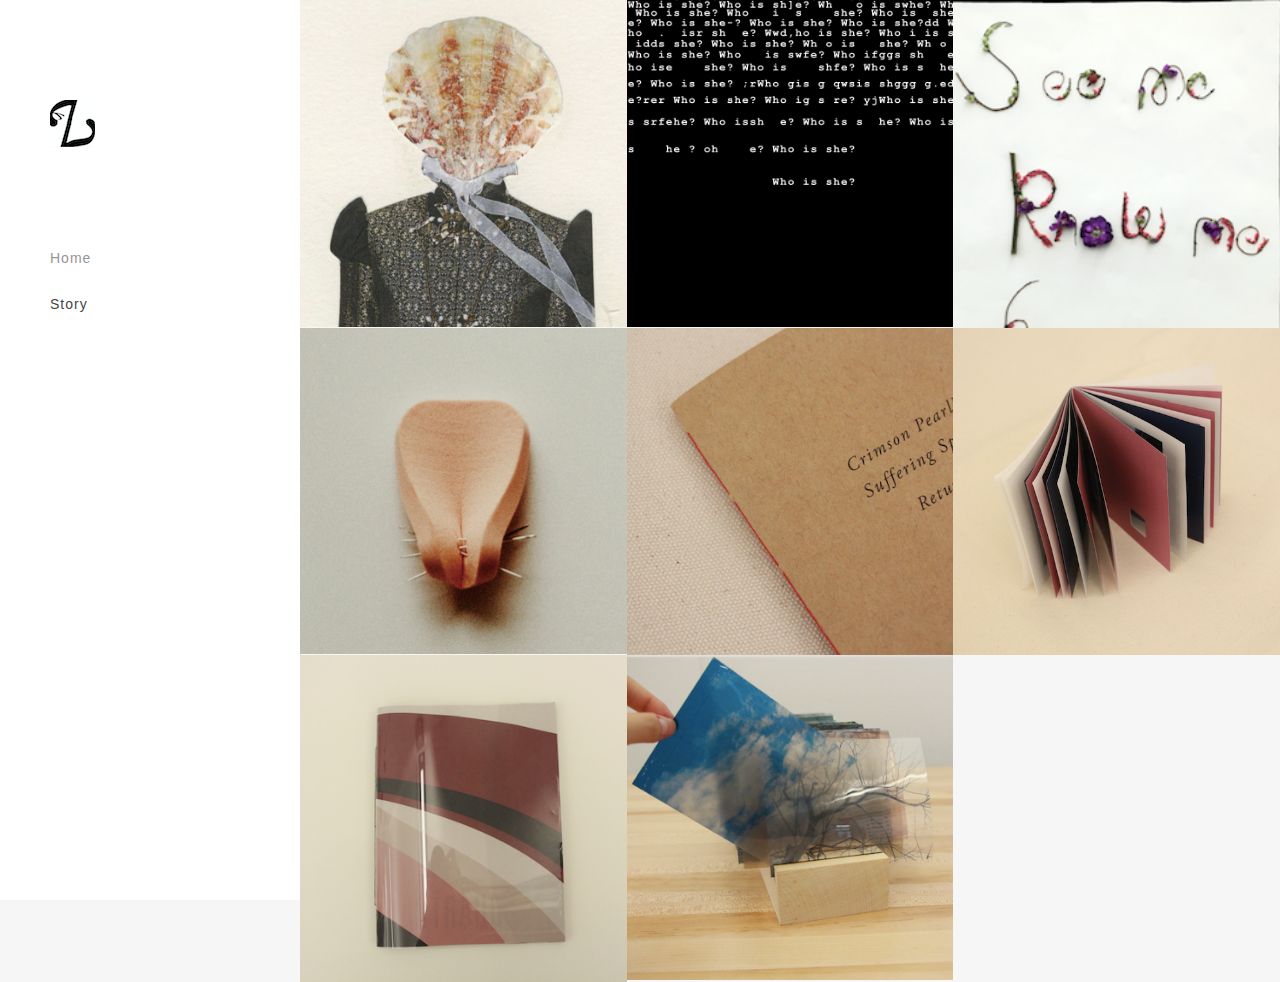
==== index.html @ 4b6e1e9e "portfolio" ====
<!DOCTYPE html>
<html lang="en">
<head>
	<title>YYland</title>
	<meta charset="utf-8">
	<meta name="author" content="pixelhint.com">

	
	<link rel="stylesheet" type="text/css" href="css/reset.css">
	<link rel="stylesheet" type="text/css" href="css/main.css">
    <script type="text/javascript" src="js/jquery.js"></script>
    <script type="text/javascript" src="js/main.js"></script>
</head>
<body>

	<header>
		<div class="logo">
			<a href="index.html"><img src="img/logo1.png" title="YYland" alt="YYland"/></a>
		</div>

		<div id="menu_icon"></div>
		<nav>
			<ul>
				<li><a href="index.html" class="selected">Home</a></li>


				<li><a href="contact.html">Story</a></li>
			</ul>
		</nav>



			</div>
		</div >
	</header>

	<section class="main clearfix">
		<div class="work">
			<a href="inner.html">
				<img src="img/f1.png" class="media" alt=""/>
				<div class="caption">
					<div class="work_title">
						<h1>Freak</h1>
					</div>
				</div>
			</a>
		</div>

		<div class="work">
			<a href="inner 6.html">
				<img src="img/w1.jpg" class="media" alt=""/>
				<div class="caption">
					<div class="work_title">
						<h1>Who is she?</h1>
					</div>
				</div>
			</a>
		</div>

		<div class="work">
			<a href="inner 2.html">
				<img src="img/s1.png" class="media" alt=""/>
				<div class="caption">
					<div class="work_title">
						<h1>See me, know me, forget me.</h1>
					</div>
				</div>
			</a>
		</div>

		<div class="work">
			<a href="inner 9.html">
				<img src="img/FGM1.png" class="media" alt=""/>
				<div class="caption">
					<div class="work_title">
						<h1>END FGM</h1>
					</div>
				</div>
			</a>
		</div>

		<div class="work">
			<a href="inner 7.html">
				<img src="r1.png" class="media" alt=""/>
				<div class="caption">
					<div class="work_title">
						<h1>Crimson Pearl's booklet</h1>
					</div>
				</div>
			</a>
		</div>

		<div class="work">
			<a href="inner 8.html">
				<img src="a1.png" class="media" alt=""/>
				<div class="caption">
					<div class="work_title">
						<h1>Androgyny book</h1>
					</div>
				</div>
			</a>
		</div>

		<div class="work">
			<a href="inner 10.html">
				<img src="501.png" class="media" alt=""/>
				<div class="caption">
					<div class="work_title">
						<h1>50</h1>
					</div>
				</div>
			</a>
		</div>

		<div class="work">
			<a href="inner 11.html">
				<img src="A-B1.png" class="media" alt=""/>
				<div class="caption">
					<div class="work_title">
						<h1>From A-B</h1>
					</div>
				</div>
			</a>
		</div>

		<div class="work">
			<a href="inner.html">
				<img src="img/work1.jpg" class="media" alt=""/>
				<div class="caption">
					<div class="work_title">
						<h1>.......</h1>
					</div>
				</div>
			</a>
		</div>
	</section>

</body>
</html>
---- css/main.css ----
/*




/*  Fonts  */
@font-face {
    font-family: 'raleway-regular';
    src: url('../fonts/raleway-regular.eot');
    src: url('../fonts/raleway-regular.eot?#iefix') format('embedded-opentype'),
         url('../fonts/raleway-regular.woff') format('woff'),
         url('../fonts/raleway-regular.ttf') format('truetype'),
         url('../fonts/raleway-regular.svg#ralewayregular') format('svg');
    font-weight: normal;
    font-style: normal;

}


@font-face {
    font-family: 'raleway-bold';
    src: url('../fonts/raleway-bold.eot');
    src: url('../fonts/raleway-bold.eot?#iefix') format('embedded-opentype'),
         url('../fonts/raleway-bold.woff') format('woff'),
         url('../fonts/raleway-bold.ttf') format('truetype'),
         url('../fonts/raleway-bold.svg#ralewaybold') format('svg');
    font-weight: normal;
    font-style: normal;

}


@font-face {
    font-family: 'raleway-semibold';
    src: url('../fonts/raleway-semibold.eot');
    src: url('../fonts/raleway-semibold.eot?#iefix') format('embedded-opentype'),
         url('../fonts/raleway-semibold.woff') format('woff'),
         url('../fonts/raleway-semibold.ttf') format('truetype'),
         url('../fonts/raleway-semibold.svg#ralewaysemibold') format('svg');
    font-weight: normal;
    font-style: normal;

}



/*  General CSS*/
body{
    background: #fff;
}

.wrapper{
    width: auto;
    margin: 290px;
    margin-top: 5px;
    margin-right: 270px;
}

header ul.social li a,
.main .work a .caption,
header nav ul li a{
    transition:all .1s linear;
    -webkit-transition:all .1s linear;
    -moz-transition:all .1s linear;
    -o-transition:all .1s linear;
}

h1, h2, h3, h4, h5 ,h6{
    color: #4b4848;
    font-family: "raleway-regular", arial;
    letter-spacing: 1px;
}

h1              { font-size: 2em; margin: .67em 0 }
h2              { font-size: 1.5em; margin: .75em 0 }
h3              { font-size: 1.17em; margin: .83em 0 }
h5              { font-size: .83em; margin: 1.5em 0 }
h6              { font-size: .75em; margin: 1.67em 0 }
h1, h2, h3, h4,
h5, h6          { font-weight: bolder }

.clearfix:before,
.clearfix:after {
    content: " ";
    display: table;
}
.clearfix:after {
    clear: both;
}

.clearfix {
    *zoom: 1;
}







/*  Header  */
@media (min-width:1099px){
    header{
        display: block;
        position: fixed;
        top: 0;
        left: 0;
        width: 250px;
        min-height: 100%;
        padding: 0 0 0 50px;
        background: #ffffff;
        float: left;
        overflow: hidden;
        z-index: 9999;
    }

    header .logo{
        margin-top: 100px;
    }

    header nav ul{
        display: block;
        overflow: hidden;
        margin-top: 100px;
        list-style: none;
    }

    header nav ul li{
        display: block;
        margin-bottom: 30px;
    }

    header nav ul li a{
        color: #454545;
        font-family: "raleway-regular", arial;
        font-size: 14px;
        text-decoration: none;
        letter-spacing: 1px;
    }

    header nav ul li a:hover,
    header nav ul li a.selected{
        color: #969595;
    }

    header .footer{
        position: absolute;
        bottom: 50px;
    }

    header ul.social{
        list-style: none;
        margin-bottom: 5px;
    }

    header ul.social li{
        display: block;
        float: left;
        position: relative;
        margin: 0 15px 15px 0;
    }


    header ul.social li a{
        display: block;
        width: 30px;
        height: 30px;
        background: url('../img/sm.png') no-repeat;
        background-position: 0 0;
    }


    header ul.social li a:hover{
        background: url('../img/sm_hover.png') no-repeat;
    }



    header ul.social li a.fb,
    header ul.social li a.fb:hover{
        background-position: 0 0;
    }


    header ul.social li a.google,
    header ul.social li a.google:hover{
        background-position: -31px 0;
    }

    header ul.social li a.behance,
    header ul.social li a.behance:hover{
        background-position: -62px 0;
    }

    header ul.social li a.twitter,
    header ul.social li a.twitter:hover{
        background-position: -93px 0;
    }

    header ul.social li a.dribble,
    header ul.social li a.dribble:hover{
        background-position: -124px 0;
    }

    header ul.social li a.rss,
    header ul.social li a.rss:hover{
        background-position: -155px 0;
    }

    header .rights p{
        color: #454545;
        font-family: "raleway-regular", arial;
        font-size: 11px;
        letter-spacing: 1px;
        line-height: 18px;
    }

    header .rights a{
        font-family: "raleway-bold", arial;
        font-weight: bold;
        text-decoration: none;
    }
    #menu_icon,
    .close_menu{
        display: none;
    }

}

#menu_icon,
.close_menu{
    float: right;
    margin-right: 40px;
    width: 40px;
    height: 40px;
    cursor: pointer;
    background: url('../img/men_icons.png') no-repeat;
}

#menu_icon{
    background-position: 0 0;
}
.close_menu{
    background-position: -41px 0!important;
}






/*  Main  */
.main{
    width: 100%;
    height: 100%;
    padding-left: 300px;
    -moz-box-sizing: border-box;
    -webkit-box-sizing: border-box;
    box-sizing: border-box;
    position: relative;
    z-index: 55;
    background: #f6f6f6;
    clear: both;
}

#pic {
  margin-left: 200px;
}








.main .work{
    display: block;
    width: 33.33333333333333%;
    height: auto;
    float: left;
    position: relative;
    overflow: hidden;
}

.main .work .media{
    width: 100%;
    vertical-align: middle;
}

.main .work .caption{
    position: absolute;
    display: block;
    width: 100%;
    height: 100%;
    top: 0;
    left: 0;
    background: #ffffff;
    opacity: 0;
}


.main .work a:hover .caption{
    opacity: 1;
}


.work .caption .work_title{
    display: block;
    width: 100%;
    position: absolute;
    text-align: center;
    top: 50%;
    margin-top: -40px;
}

.main .work .caption h1{
    position: relative;
    display: inline-block;
    max-width: 90%;
    padding: 100px 0;
    z-index: 77;
    color: #454545;
    font-family: "raleway-regular", arial;
    font-size: 16px;
    letter-spacing: .5px;
    border-bottom: 1px solid #bfbbbb;
    border-top: 1px solid #bfbbbb;
}








.top{
    width: 100%;
    height: 350px;
    overflow: hidden;
    display: block;
    position: relative;
    background: url('../img/hero_image.jpg') no-repeat;
    background-size: cover;
    -webkit-background-size: cover;
    -moz-background-size: cover;
    -o-background-size: cover;
    background-position: 50% 50%;
}

.work_nav{
    display: block;
    width: 100%;
    margin-left: 200px
}

.work_nav .btn{
    float: right;
}

.work_nav ul{
    list-style: none;
}

.work_nav ul li{
    display: block;
    float: left;
    margin: 0 0 1px 1px;
    position: relative;
}

.work_nav a{
    display: block;
    width: 40px;
    height: 40px;
    background: url('../img/p_navigation.png') no-repeat;
    background-position: 0 0;
}

.work_nav a.previous{
    background-position: 0 0;
}

.work_nav a.grid{
    background-position: -41px 0;
}

.work_nav a.next{
    background-position: -82px 0;
}

.top .title{
    display: block;
    width: 100%;color: #4b4848;
    font-family: "raleway-bold", arial;
    font-size: 26px;
    font-weight: bold;
    background: rgba(255, 255, 255, .7);
    padding: 20px;
    text-transform: uppercase;
    line-height: 30px;
    margin: 0!important;
    overflow: hidden;

    -webkit-box-sizing: border-box;
    -moz-box-sizing: border-box;
    -ms-box-sizing: border-box;
    box-sizing: border-box;

}

.content_header{
    position: absolute;
    bottom: 0;
    margin: 0 auto;
    left: 50%;
    margin-left: -16%;
}

.content{
    color: #4b4848;
    font-family: "raleway-regular", arial;
    font-size: 15px;
    line-height: 22px;
    padding: 60px 30px;
    background: #fff;

    -webkit-box-sizing: border-box;
    -moz-box-sizing: border-box;
    -ms-box-sizing: border-box;
    box-sizing: border-box;
}

.content p{
    color: #4b4848;
    font-family: "raleway-regular", arial;
    font-size: 15px;
    line-height: 24px;
    margin-bottom: 60px;
}

.content h1,
.content h2,
.content h3,
.content h4,
.content h5,
.content h6{
    color: #4b4848;
    font-family: "raleway-semibold", arial;
    font-weight: bold;
    line-height: 28px;
    margin-bottom: 30px;

}








#map .map_adresse{
    font-family: 'raleway-regular', arial;
    font-size: 14px;
    line-height: 22px;
    letter-spacing: 1px;
}

#map .map_address,
#map .map_tel{
    padding: 5px;
}

#map .map_address .address,
#map .map_tel .tel{
    font-family: 'raleway-bold', arial;
    font-weight: bolder;
}

#map img{
    max-width: none;
}








.tooltip{
    display: block;
    padding: 7px 10px;
    background: #454545;
    color: #fff;
    font-family: "raleway-regular", arial;
    font-size: 12px;
    position: absolute;
    white-space: nowrap;
    z-index: 999;
    opacity: 0;
    text-align: center;
    letter-spacing: .5px;

}

.tooltip:after{
    content: '';
    width: 0px;
    height: 0px;
    border-style: solid;
    border-width: 3px 3px 0 3px;
    border-color: #454545 transparent transparent transparent;
    display: block;
    text-align: center;
    position: absolute;
    bottom: -3px;
    left: 50%;
    margin-left: -3px;
}








@media (max-width:1099px){

    header{
        display: block;
        width: 100%;
        min-height: 100px;
        padding: 0;
        position: relative;
    }
    header .logo{
        margin: 40px 0 0 30px;
        float: left;
    }
    header .footer{
        display: none;
    }
    header #menu_icon,
    header .close_menu{
        float: right;
        margin: 30px 30px 0 0;
    }

    header nav{
        width: 100%;
        position: absolute;
        top: 100px;
        left: 0;
        z-index: 9999;
    }

    header nav ul{
        list-style: none;
        display: none;
        position: relative;
    }
    header nav ul li a{
        display: block;
        width: 100%;
        padding: 30px 0;
        text-align: center;
        color: #454545;
        font-family: "raleway-regular", arial;
        font-size: 14px;
        text-decoration: none;
        border-top: 1px solid #f7f5f5;
        background: #fff;
    }
    header nav ul li a:active{
        background: #f7f5f5;
    }
    #menu_icon,
    .close_menu,
    .show_menu{
        display: block;
    }
    .show_menu{
        display: block;
    }

    .main .work{
        width: 50%;
    }
    .main{
        width: 100%;
        position: relative;
        padding-left: 0;
    }
    #map{
        margin: 0!important;
    }
}

@media (max-width:550px){
     .main .work{
        width: 100%;
    }
}
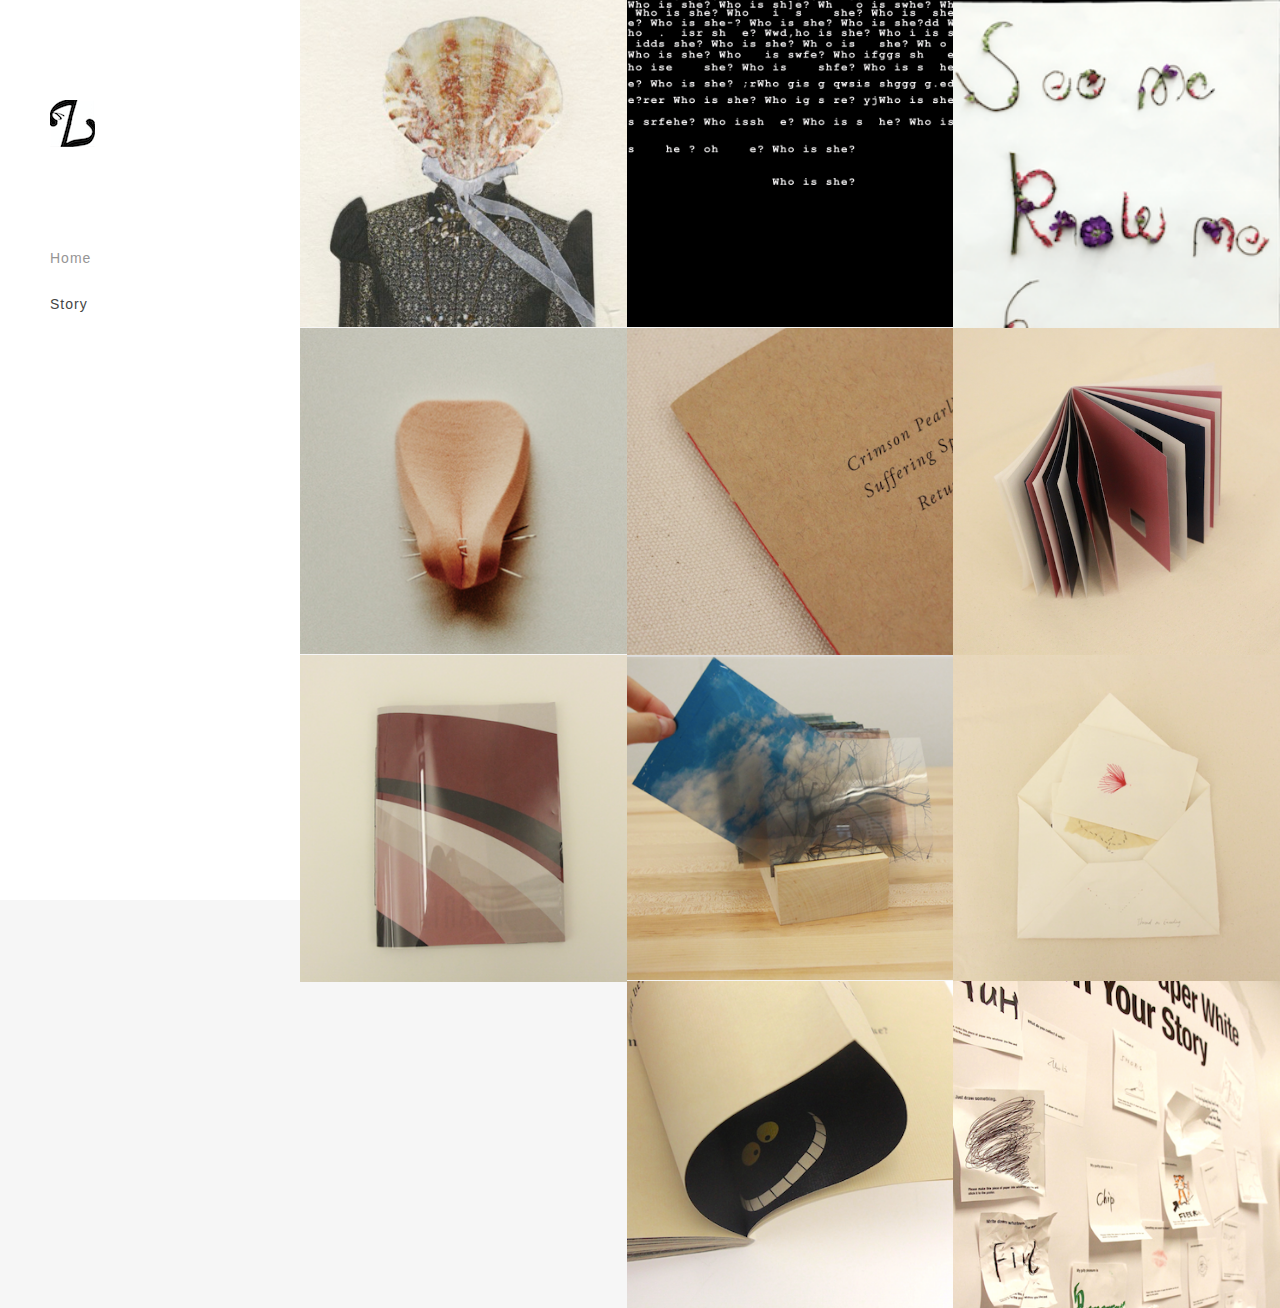
==== commit 4e4da590: "rgg" ====
--- a/index.html
+++ b/index.html
@@ -5,7 +5,7 @@
 	<meta charset="utf-8">
 	<meta name="author" content="pixelhint.com">
 
-	
+
 	<link rel="stylesheet" type="text/css" href="css/reset.css">
 	<link rel="stylesheet" type="text/css" href="css/main.css">
     <script type="text/javascript" src="js/jquery.js"></script>
@@ -124,15 +124,44 @@
 		</div>
 
 		<div class="work">
-			<a href="inner.html">
-				<img src="img/work1.jpg" class="media" alt=""/>
+			<a href="inner 12.html">
+				<img src="t1.png" class="media" alt=""/>
 				<div class="caption">
 					<div class="work_title">
-						<h1>.......</h1>
+						<h1>Thread as Encoding</h1>
 					</div>
 				</div>
 			</a>
 		</div>
+
+
+
+		<div class="work">
+			<a href="inner 14.html">
+				<img src="u1.png" class="media" alt=""/>
+				<div class="caption">
+					<div class="work_title">
+						<h1>Upon A Dream</h1>
+					</div>
+				</div>
+			</a>
+		</div>
+
+		<div class="work">
+			<a href="inner 13.html">
+				<img src="d1.png" class="media" alt=""/>
+				<div class="caption">
+					<div class="work_title">
+						<h1>Disrupt</h1>
+					</div>
+				</div>
+			</a>
+		</div>
+
+
+
+
+
 	</section>
 
 </body>
